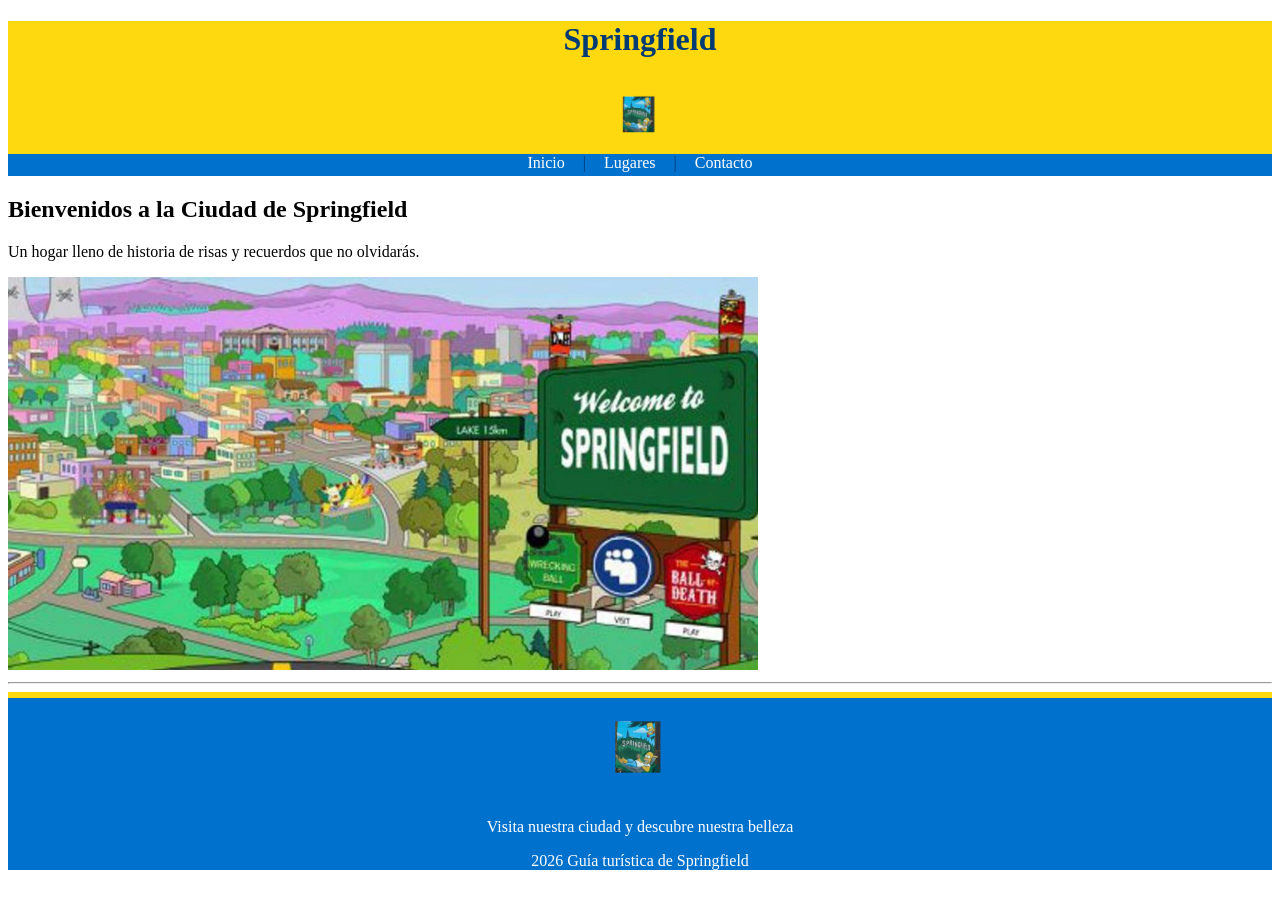
==== Index.html @ e5b77baf "style: Agrego estilos CSS basicos de head, nav y footer" ====
<!DOCTYPE html>
<html lang="es">
<head>
    <meta charset="UTF-8">
    <meta name="viewport" content="width=device-width, initial-scale=1.0">
    <link rel="stylesheet"
                href="./css/estilos.css">
    <title>Ciudad de Springfield - Sitio Oficial</title>
</head>
<body>
    <header>
        <h1>Springfield</h1>
        <a class="navbar-brand"><img src="imgs/logo.jps.png" alt="logo Springfield" height="70" width="70"></a>
        <nav><a href="./index.html">Inicio</a> | <a href="./lugares.html">Lugares</a> | <a href="./contacto.html">Contacto</a></nav>
           </nav>
    </header>

    <section class="hero">
        <h2>Bienvenidos a la Ciudad de Springfield</h2>
        <p>Un hogar lleno de historia de risas y recuerdos que no olvidarás.</p>
        <img src="./imgs/SPRINGFIELD.jpg" alt="Imagen de Springfield" width="750">
    </section>
    <hr>
    <footer id="footer">
        <img src="imgs/logo.jps.png" alt="logo Ciudad spriendfield" height="100" width="100">
        <p>Visita nuestra ciudad y descubre nuestra belleza</p>
        <p>2026 Guía turística de Springfield</p>
    </footer>
</body>

</html>
---- css/estilos.css ----
/* Variables */
:root {
    --azul: #0072CE;
    --amarillo: #FFD90F;
}

/* Header */
header {
    background-color: var(--amarillo);
    color: #003b73;
    text-align: center;
    border-bottom:4px solid var(--azul);
}

/* Navegación */
nav {
    background-color: var(--azul);
}

nav ul {
    margin: 0;
    padding: 0;
    font-weight: bold;
    display: flex;
}

nav a {
    padding: 5px 14px;
    border-radius: 4px;
    color: #FFFFFF;
    text-decoration: none;
}

nav a:hover {
    background-color: #003B73;
    color: var(--amarillo);
}

/* Footer */

footer {
    background-color: var(--azul);
    color: #FFFFFF;
    text-align: center;
    border-top: 6px solid var(--amarillo);
}

footer a {
    color: var(--amarillo);
}
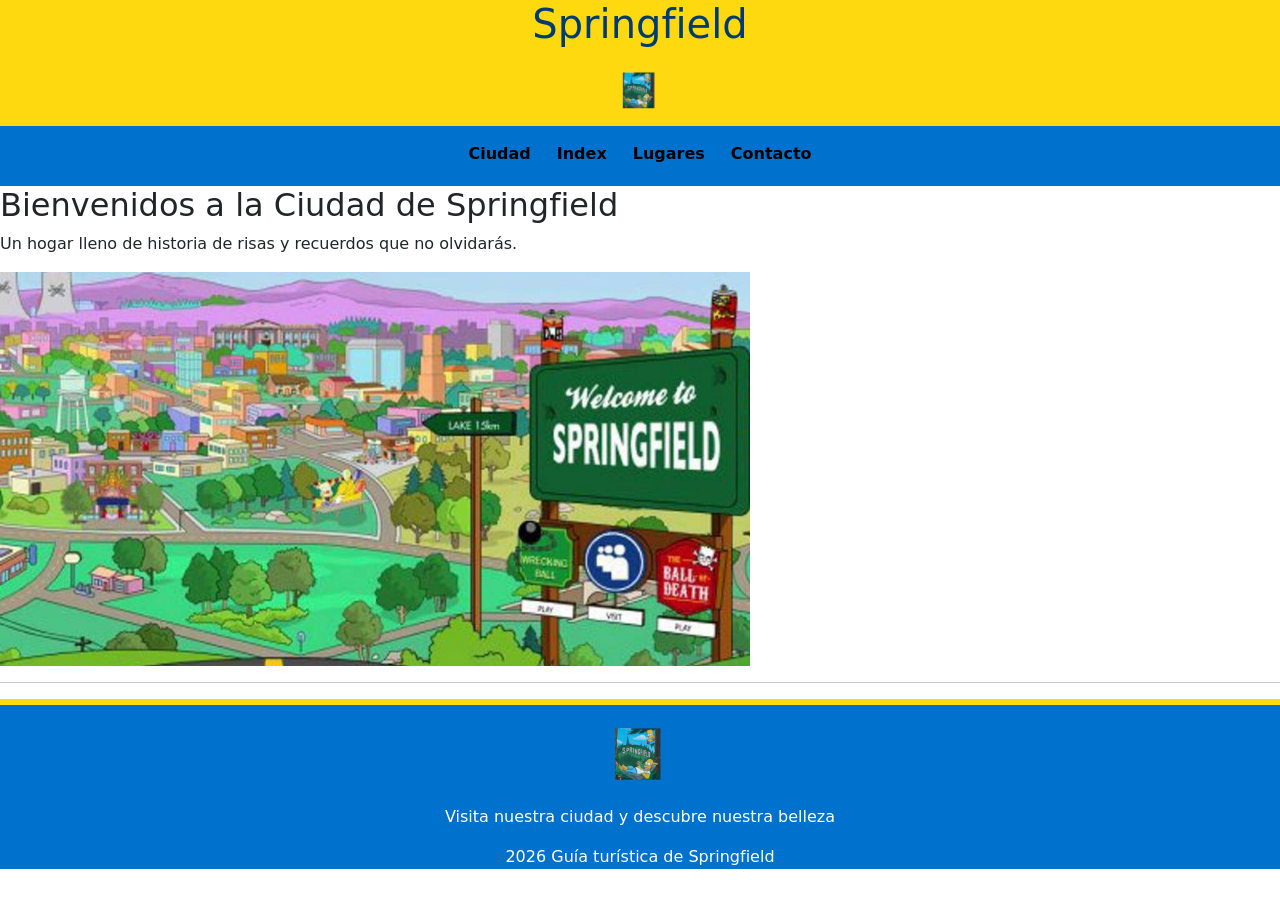
==== commit 316581aa: "Actualizado del nav con bootstrap" ====
--- a/Index.html
+++ b/Index.html
@@ -3,18 +3,34 @@
 <head>
     <meta charset="UTF-8">
     <meta name="viewport" content="width=device-width, initial-scale=1.0">
+    <link href="https://cdn.jsdelivr.net/npm/bootstrap@5.3.3/dist/css/bootstrap.min.css"
+                rel="stylesheet">
     <link rel="stylesheet"
                 href="./css/estilos.css">
     <title>Ciudad de Springfield - Sitio Oficial</title>
 </head>
 <body>
     <header>
-        <h1>Springfield</h1>
-        <a class="navbar-brand"><img src="imgs/logo.jps.png" alt="logo Springfield" height="70" width="70"></a>
-        <nav><a href="./index.html">Inicio</a> | <a href="./lugares.html">Lugares</a> | <a href="./contacto.html">Contacto</a></nav>
-           </nav>
-    </header>
-
+            <h1>Springfield</h1>
+            <div class="container-fluid">
+                <a class="navbar-brand" ><img src="imgs/logo.jps.png" alt="logo Springfield" height="70" width="70"></a>
+            </div>
+            <nav class="navbar navbar-expand-md bg body-tertiary">
+                <div class="container-fluid">
+                    <button class="navbar-toggler" type="button" data-bs-toggle="collapse" data-bs-target="#menuColapsable" aria-controls="miMenuColapsable" aria-expanded="false" aria-label="Toggle navigation">
+                        <span class="navbar-toggler-icon"></span>
+                    </button>
+                    <div class="collapse navbar-collapse"   id="menuColapsable">
+                        <ul class="navbar-nav w-100 justify-content-center">
+                            <li class="nav-item"><a class="nav-link active" href="ciudad.html">Ciudad</a></li>
+                            <li class="nav-item"><a class="nav-link active" href="Index.html">Index</a></li>
+                            <li class="nav-item"><a class="nav-link active" href="Lugares.html">Lugares</a></li>
+                            <li class="nav-item"><a class="nav-link active" href="contacto.html">Contacto</a></li>
+                        </ul>
+                    </div>
+                </div>
+            </nav>
+        </header>
     <section class="hero">
         <h2>Bienvenidos a la Ciudad de Springfield</h2>
         <p>Un hogar lleno de historia de risas y recuerdos que no olvidarás.</p>
@@ -22,10 +38,13 @@
     </section>
     <hr>
     <footer id="footer">
-        <img src="imgs/logo.jps.png" alt="logo Ciudad spriendfield" height="100" width="100">
+        <div class="container-fluid">
+            <a class="navbar-brand" ><img src="imgs/logo.jps.png" alt="logo Springfield" height="100" width="100"></a>
+        </div>
         <p>Visita nuestra ciudad y descubre nuestra belleza</p>
         <p>2026 Guía turística de Springfield</p>
     </footer>
+    <script src="https://cdn.jsdelivr.net/npm/bootstrap@5.3.3/dist/js/bootstrap.bundle.min.js"></script>
 </body>
 
 </html>
--- a/css/estilos.css
+++ b/css/estilos.css
@@ -22,18 +22,24 @@
     padding: 0;
     font-weight: bold;
     display: flex;
+    justify-content: center;
+    list-style: none;
+    gap: 10px;
+    flex: 1 1;
 }
 
 nav a {
-    padding: 5px 14px;
+    padding: 5px 10px;
     border-radius: 4px;
     color: #FFFFFF;
     text-decoration: none;
+    transition: 0.3s;
 }
 
 nav a:hover {
     background-color: #003B73;
     color: var(--amarillo);
+    text-decoration: underline;
 }
 
 /* Footer */
@@ -47,4 +53,32 @@
 
 footer a {
     color: var(--amarillo);
+}
+
+/*Contacto*/
+#contenedor-contacto {
+    display: flex;
+    flex-direction: column;
+    align-items: center;
+    gap: 10px;
+    padding: 10px;
+}
+
+#contenedor-contacto ul {
+    text-align: center;
+    gap: 10px;
+    list-style: none;
+}
+
+/*Formulario*/
+#formulario form {
+    max-width: 300px;
+    display: flex;
+    flex-direction: column;
+    gap: 10px;
+    margin: 0 auto;
+}
+
+#formulario {
+    text-align: center;
 }
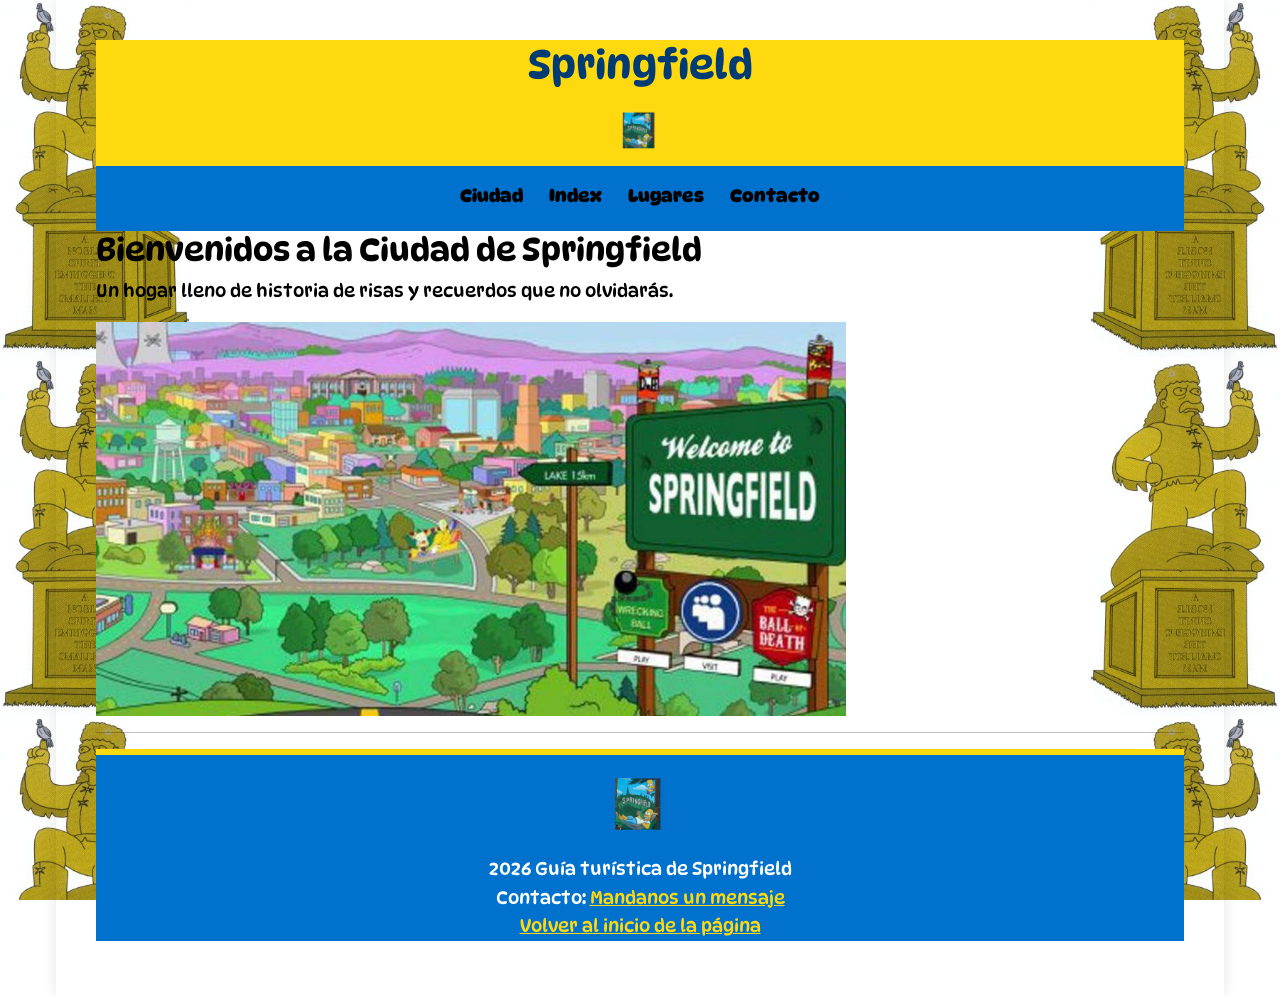
==== commit 664e5b65: "style: agregado laterales de fondo y actualizada la fuente en todos los html" ====
--- a/Index.html
+++ b/Index.html
@@ -1,50 +1,55 @@
 <!DOCTYPE html>
 <html lang="es">
-<head>
-    <meta charset="UTF-8">
-    <meta name="viewport" content="width=device-width, initial-scale=1.0">
-    <link href="https://cdn.jsdelivr.net/npm/bootstrap@5.3.3/dist/css/bootstrap.min.css"
-                rel="stylesheet">
-    <link rel="stylesheet"
-                href="./css/estilos.css">
-    <title>Ciudad de Springfield - Sitio Oficial</title>
-</head>
-<body>
-    <header>
-            <h1>Springfield</h1>
+    <head>
+        <meta charset="UTF-8">
+        <meta name="viewport" content="width=device-width, initial-scale=1.0">
+        <link href="https://cdn.jsdelivr.net/npm/bootstrap@5.3.3/dist/css/bootstrap.min.css"
+                    rel="stylesheet">
+        <link rel="preconnect" href="https://fonts.googleapis.com">
+        <link rel="preconnect" href="https://fonts.gstatic.com" crossorigin>
+        <link href="https://fonts.googleapis.com/css2?family=DynaPuff:wght@400..700&display=swap" rel="stylesheet">
+        <link rel="stylesheet" href="./css/estilos.css">
+        <title>Ciudad de Springfield - Sitio Oficial</title>
+    </head>
+    <body>
+        <div class="contenido-central">
+        <header>
+               <h1>Springfield</h1>
+                <div class="container-fluid">
+                    <a class="navbar-brand" ><img src="imgs/logo.jps.png" alt="logo Springfield" height="70" width="70"></a>
+                </div>
+                <nav class="navbar navbar-expand-md bg body-tertiary">
+                    <div class="container-fluid">
+                        <button class="navbar-toggler" type="button" data-bs-toggle="collapse" data-bs-target="#menuColapsable" aria-controls="miMenuColapsable" aria-expanded="false" aria-label="Toggle navigation">
+                            <span class="navbar-toggler-icon"></span>
+                        </button>
+                        <div class="collapse navbar-collapse"   id="menuColapsable">
+                            <ul class="navbar-nav w-100 justify-content-center">
+                                <li class="nav-item"><a class="nav-link active" href="ciudad.html">Ciudad</a></li>
+                                <li class="nav-item"><a class="nav-link active" href="Index.html">Index</a></li>
+                                <li class="nav-item"><a class="nav-link active" href="Lugares.html">Lugares</a></li>
+                                <li class="nav-item"><a class="nav-link active" href="contacto.html">Contacto</a></li>
+                            </ul>
+                        </div>
+                    </div>
+                </nav>
+            </header>
+        <section class="hero">
+            <h2>Bienvenidos a la Ciudad de Springfield</h2>
+            <p>Un hogar lleno de historia de risas y recuerdos que no olvidarás.</p>
+            <img src="./imgs/SPRINGFIELD.jpg" alt="Imagen de Springfield" width="750">
+        </section>
+        <hr>
+        <footer>
             <div class="container-fluid">
-                <a class="navbar-brand" ><img src="imgs/logo.jps.png" alt="logo Springfield" height="70" width="70"></a>
+                <a class="navbar-brand" ><img src="imgs/logo.jps.png" alt="logo Springfield" height="100" width="100"></a>
             </div>
-            <nav class="navbar navbar-expand-md bg body-tertiary">
-                <div class="container-fluid">
-                    <button class="navbar-toggler" type="button" data-bs-toggle="collapse" data-bs-target="#menuColapsable" aria-controls="miMenuColapsable" aria-expanded="false" aria-label="Toggle navigation">
-                        <span class="navbar-toggler-icon"></span>
-                    </button>
-                    <div class="collapse navbar-collapse"   id="menuColapsable">
-                        <ul class="navbar-nav w-100 justify-content-center">
-                            <li class="nav-item"><a class="nav-link active" href="ciudad.html">Ciudad</a></li>
-                            <li class="nav-item"><a class="nav-link active" href="Index.html">Index</a></li>
-                            <li class="nav-item"><a class="nav-link active" href="Lugares.html">Lugares</a></li>
-                            <li class="nav-item"><a class="nav-link active" href="contacto.html">Contacto</a></li>
-                        </ul>
-                    </div>
-                </div>
-            </nav>
-        </header>
-    <section class="hero">
-        <h2>Bienvenidos a la Ciudad de Springfield</h2>
-        <p>Un hogar lleno de historia de risas y recuerdos que no olvidarás.</p>
-        <img src="./imgs/SPRINGFIELD.jpg" alt="Imagen de Springfield" width="750">
-    </section>
-    <hr>
-    <footer id="footer">
-        <div class="container-fluid">
-            <a class="navbar-brand" ><img src="imgs/logo.jps.png" alt="logo Springfield" height="100" width="100"></a>
-        </div>
-        <p>Visita nuestra ciudad y descubre nuestra belleza</p>
-        <p>2026 Guía turística de Springfield</p>
-    </footer>
-    <script src="https://cdn.jsdelivr.net/npm/bootstrap@5.3.3/dist/js/bootstrap.bundle.min.js"></script>
-</body>
-
+            <p>
+                2026 Guía turística de Springfield <br>
+                Contacto: <a href="contacto.html">Mandanos un mensaje</a> <br>
+                <a href="#">Volver al inicio de la página</a>
+            </p>
+        </footer>
+        <script src="https://cdn.jsdelivr.net/npm/bootstrap@5.3.3/dist/js/bootstrap.bundle.min.js"></script>
+    </body>
 </html>
--- a/css/estilos.css
+++ b/css/estilos.css
@@ -2,6 +2,17 @@
 :root {
     --azul: #0072CE;
     --amarillo: #FFD90F;
+    --fuente-principal: 'DynaPuff', cursive;
+}
+
+*{
+
+    box-sizing: border-box;
+
+    padding: 10;
+
+    margin: 10;
+
 }
 
 /* Header */
@@ -10,6 +21,61 @@
     color: #003b73;
     text-align: center;
     border-bottom:4px solid var(--azul);
+}
+
+/* Body */
+body {
+    display: flex;
+    justify-content: center;
+    position: relative;
+    overflow-x: hidden;
+
+    font-family: var(--fuente-principal);
+    font-size: 18px;
+    font-weight: normal;
+    font-style: normal;
+    line-height: 1.6;
+    color: var(--color-texto-claro);
+    background-color: var(--color-fondo);
+    max-width: 1200px; 
+    margin: 0 auto;
+    padding: 0 1rem;
+}
+
+body::before {
+    content: "";
+    position: fixed;
+    top: 0;
+    left: 0;
+    width: 15vw;
+    height: 100%;
+    background-image: url(../imgs/estatuaJeremiasSpringfield.jpg);
+    background-repeat: repeat-y;
+    background-size: contain;
+    z-index: -1;
+}
+
+body::after {
+    content: "";
+    position: fixed;
+    top: 0;
+    right: 0;
+    width: 15vw;
+    height: 100%;
+    background-image: url(../imgs/estatuaJeremiasSpringfield.jpg);
+    background-repeat: repeat-y;
+    background-size: contain;
+    transform: scaleX(-1);
+    z-index: -1;
+}
+
+.contenido-central {
+    width: 100%;
+    max-width: 1200px;
+    padding: 40px;
+    box-shadow: 0 0 15px rgba(0,0,0,0.1);
+    min-height: 100vh;
+    z-index: 0;
 }
 
 /* Navegación */
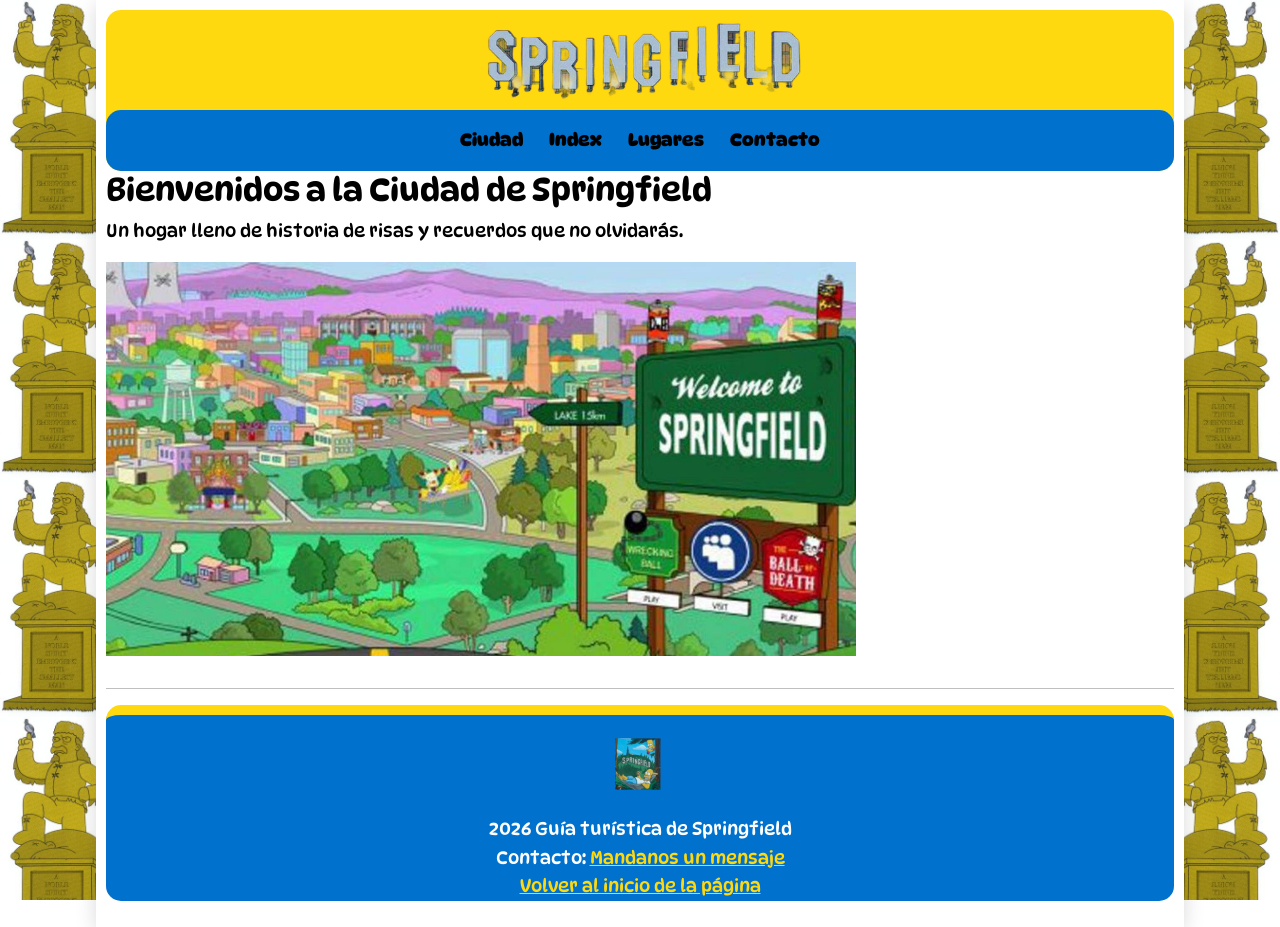
==== commit 54d09e01: "style: cambiado header" ====
--- a/Index.html
+++ b/Index.html
@@ -14,10 +14,7 @@
     <body>
         <div class="contenido-central">
         <header>
-               <h1>Springfield</h1>
-                <div class="container-fluid">
-                    <a class="navbar-brand" ><img src="imgs/logo.jps.png" alt="logo Springfield" height="70" width="70"></a>
-                </div>
+               <img src="imgs/Springfield_Sign_pic.png" alt="señal-springfield" height="100">
                 <nav class="navbar navbar-expand-md bg body-tertiary">
                     <div class="container-fluid">
                         <button class="navbar-toggler" type="button" data-bs-toggle="collapse" data-bs-target="#menuColapsable" aria-controls="miMenuColapsable" aria-expanded="false" aria-label="Toggle navigation">
--- a/css/estilos.css
+++ b/css/estilos.css
@@ -20,7 +20,7 @@
     background-color: var(--amarillo);
     color: #003b73;
     text-align: center;
-    border-bottom:4px solid var(--azul);
+    border-radius: 15px;
 }
 
 /* Body */
@@ -37,7 +37,6 @@
     line-height: 1.6;
     color: var(--color-texto-claro);
     background-color: var(--color-fondo);
-    max-width: 1200px; 
     margin: 0 auto;
     padding: 0 1rem;
 }
@@ -47,7 +46,7 @@
     position: fixed;
     top: 0;
     left: 0;
-    width: 15vw;
+    width: 10vw;
     height: 100%;
     background-image: url(../imgs/estatuaJeremiasSpringfield.jpg);
     background-repeat: repeat-y;
@@ -60,27 +59,59 @@
     position: fixed;
     top: 0;
     right: 0;
-    width: 15vw;
+    width: 10vw;
     height: 100%;
     background-image: url(../imgs/estatuaJeremiasSpringfield.jpg);
+    background-size: contain;
     background-repeat: repeat-y;
-    background-size: contain;
     transform: scaleX(-1);
     z-index: -1;
 }
 
 .contenido-central {
+    background-color: #ffffff;
     width: 100%;
-    max-width: 1200px;
-    padding: 40px;
-    box-shadow: 0 0 15px rgba(0,0,0,0.1);
+    max-width: 85vw;
+    padding: 10px;
+    box-shadow: 0 4px 20px rgba(0,0,0,0.15);
     min-height: 100vh;
     z-index: 0;
+}
+
+.contenido-central section {
+    margin-bottom: 2rem;
+    border-radius: 10px;
+}
+
+.fila-imagenes {
+    display: flex;
+    gap: 20px;
+    flex-wrap: wrap;
+    align-items: flex-start;
+}
+
+.item-imgs {
+    display: flex;
+    flex-direction: column;
+    height: 200px;
+}
+
+.item-imgs img {
+    width: auto;
+    height: 200px;
+    display: block;
+}
+
+.item-imgs figcaption {
+    margin-top: 8px;
+    font-size: 16px;
+    text-align: center;
 }
 
 /* Navegación */
 nav {
     background-color: var(--azul);
+    border-radius: 15px;
 }
 
 nav ul {
@@ -114,11 +145,13 @@
     background-color: var(--azul);
     color: #FFFFFF;
     text-align: center;
-    border-top: 6px solid var(--amarillo);
+    border-top: 10px solid var(--amarillo);
+    border-radius: 15px;
 }
 
 footer a {
     color: var(--amarillo);
+    border-radius: 15px;
 }
 
 /*Contacto*/
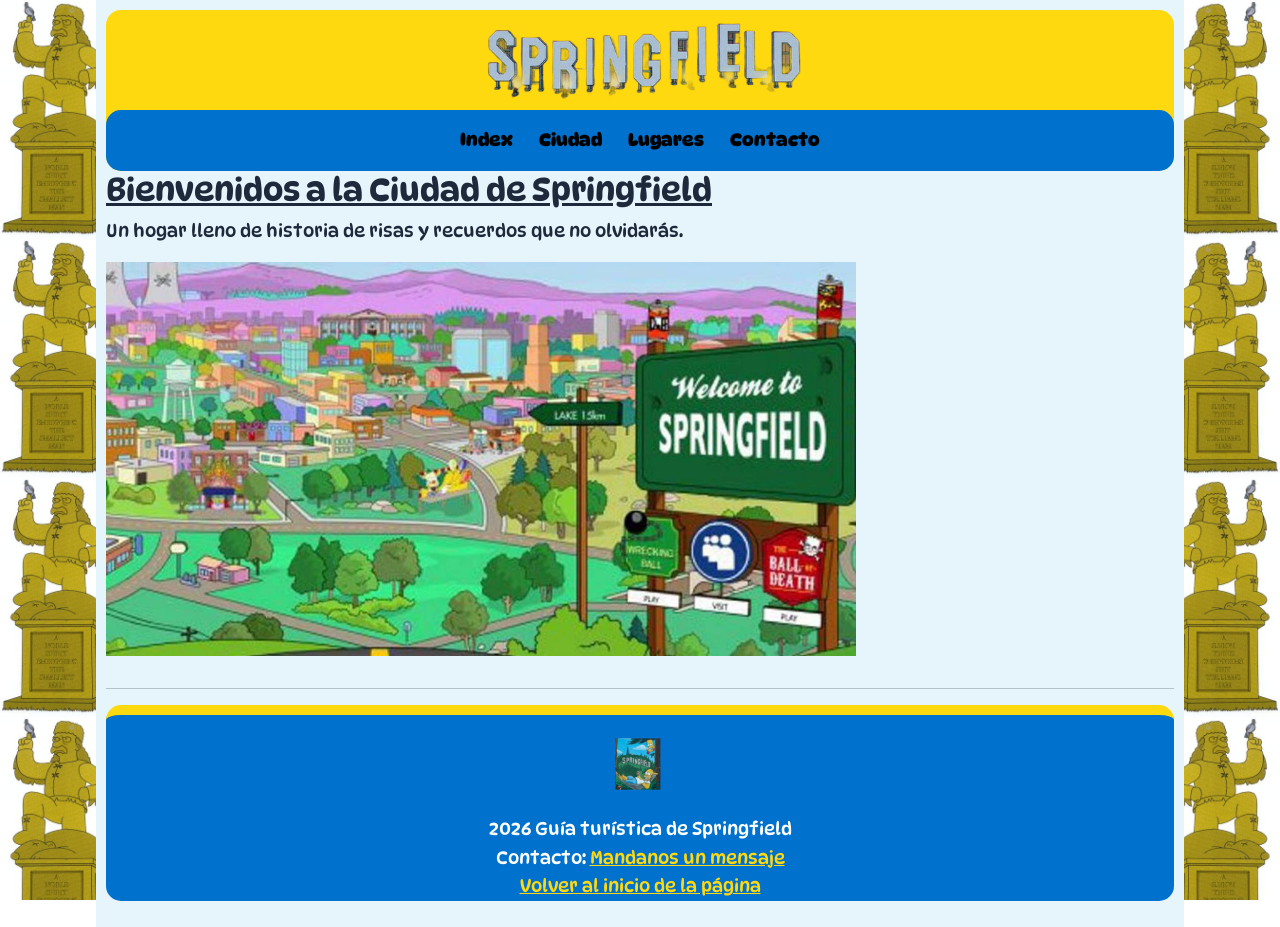
==== commit dc586f4e: "corregido orden de navegacion" ====
--- a/Index.html
+++ b/Index.html
@@ -22,8 +22,8 @@
                         </button>
                         <div class="collapse navbar-collapse"   id="menuColapsable">
                             <ul class="navbar-nav w-100 justify-content-center">
+                                <li class="nav-item"><a class="nav-link active" href="Index.html">Index</a></li>
                                 <li class="nav-item"><a class="nav-link active" href="ciudad.html">Ciudad</a></li>
-                                <li class="nav-item"><a class="nav-link active" href="Index.html">Index</a></li>
                                 <li class="nav-item"><a class="nav-link active" href="Lugares.html">Lugares</a></li>
                                 <li class="nav-item"><a class="nav-link active" href="contacto.html">Contacto</a></li>
                             </ul>
@@ -48,5 +48,7 @@
             </p>
         </footer>
         <script src="https://cdn.jsdelivr.net/npm/bootstrap@5.3.3/dist/js/bootstrap.bundle.min.js"></script>
+        <script src="js/main.js"></script>
     </body>
+    
 </html>
--- a/css/estilos.css
+++ b/css/estilos.css
@@ -2,17 +2,16 @@
 :root {
     --azul: #0072CE;
     --amarillo: #FFD90F;
+    --color-fondo: #E6F5FC;
+    --color-texto: #1E293B;
+    --color-texto-fuerte: #004085;
     --fuente-principal: 'DynaPuff', cursive;
 }
 
-*{
-
+* {
     box-sizing: border-box;
-
     padding: 10;
-
     margin: 10;
-
 }
 
 /* Header */
@@ -35,10 +34,17 @@
     font-weight: normal;
     font-style: normal;
     line-height: 1.6;
-    color: var(--color-texto-claro);
-    background-color: var(--color-fondo);
+    color: var(--color-texto);
     margin: 0 auto;
     padding: 0 1rem;
+}
+
+body h2 {
+    text-decoration: underline;
+}
+
+body strong {
+    color: var(--color-texto-fuerte);
 }
 
 body::before {
@@ -69,11 +75,10 @@
 }
 
 .contenido-central {
-    background-color: #ffffff;
+    background-color: var(--color-fondo);
     width: 100%;
     max-width: 85vw;
     padding: 10px;
-    box-shadow: 0 4px 20px rgba(0,0,0,0.15);
     min-height: 100vh;
     z-index: 0;
 }
@@ -81,6 +86,18 @@
 .contenido-central section {
     margin-bottom: 2rem;
     border-radius: 10px;
+}
+
+.form-check {
+    padding-left: 55px;
+    min-width: 20px;
+    max-width: 280px;
+    margin-top: 10px;
+    color: var(--color-texto-fuerte);
+    outline-style: solid;
+    outline-color: var(--azul);
+    outline-width: 200;
+    border-radius: 15px;
 }
 
 .fila-imagenes {
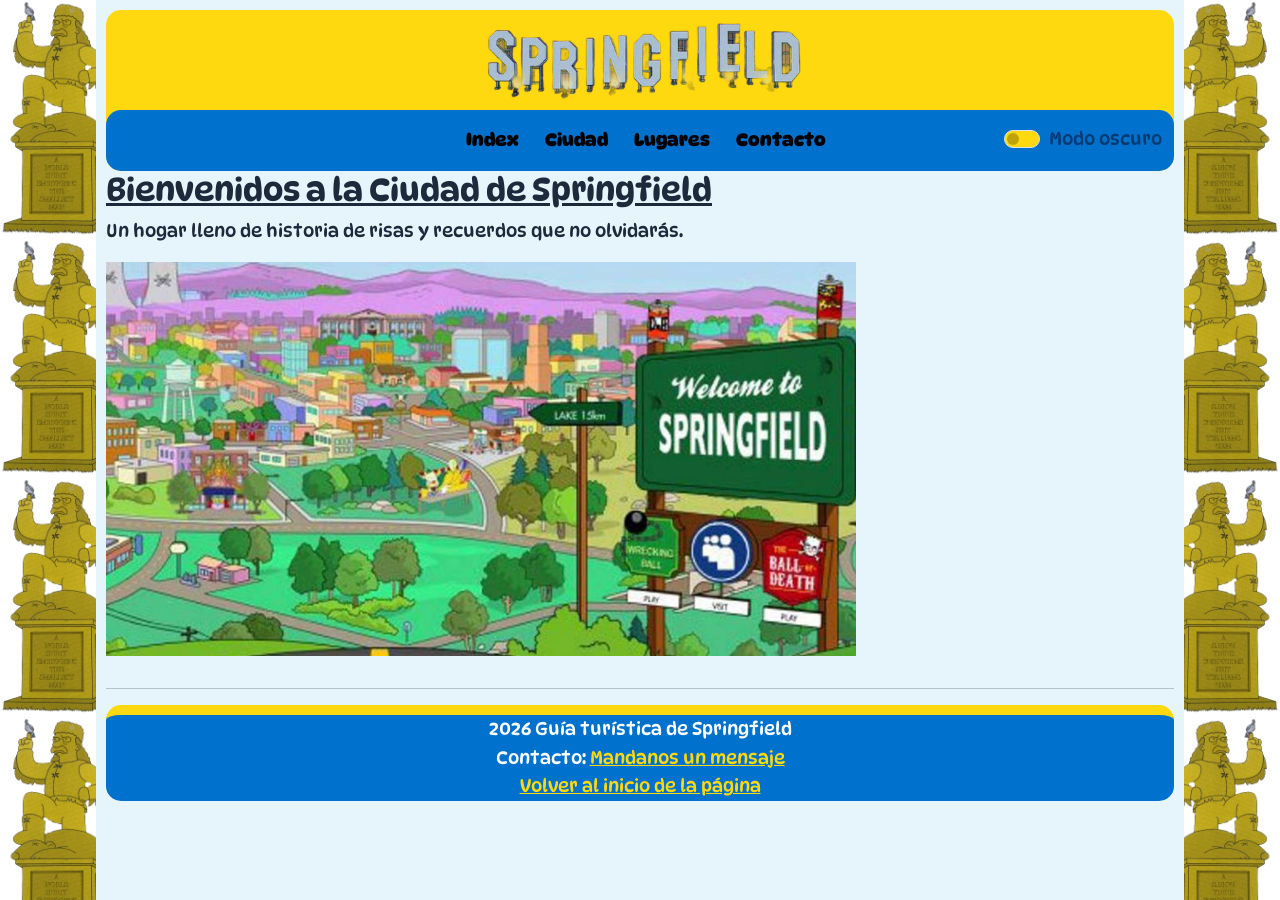
==== commit 11e12732: "feat: agregado modo oscuro a todos los html" ====
--- a/Index.html
+++ b/Index.html
@@ -14,23 +14,28 @@
     <body>
         <div class="contenido-central">
         <header>
-               <img src="imgs/Springfield_Sign_pic.png" alt="señal-springfield" height="100">
-                <nav class="navbar navbar-expand-md bg body-tertiary">
-                    <div class="container-fluid">
-                        <button class="navbar-toggler" type="button" data-bs-toggle="collapse" data-bs-target="#menuColapsable" aria-controls="miMenuColapsable" aria-expanded="false" aria-label="Toggle navigation">
-                            <span class="navbar-toggler-icon"></span>
-                        </button>
-                        <div class="collapse navbar-collapse"   id="menuColapsable">
-                            <ul class="navbar-nav w-100 justify-content-center">
-                                <li class="nav-item"><a class="nav-link active" href="Index.html">Index</a></li>
-                                <li class="nav-item"><a class="nav-link active" href="ciudad.html">Ciudad</a></li>
-                                <li class="nav-item"><a class="nav-link active" href="Lugares.html">Lugares</a></li>
-                                <li class="nav-item"><a class="nav-link active" href="contacto.html">Contacto</a></li>
-                            </ul>
+            <img src="imgs/Springfield_Sign_pic.png" alt="señal-springfield" height="100">
+            <nav class="navbar navbar-expand-md bg body-tertiary">
+                <div class="container-fluid">
+                    <button class="navbar-toggler" type="button" data-bs-toggle="collapse" data-bs-target="#menuColapsable" aria-controls="miMenuColapsable" aria-expanded="false" aria-label="Toggle navigation">
+                        <span class="navbar-toggler-icon"></span>
+                    </button>
+                    <div class="collapse navbar-collapse justify-content-between" id="menuColapsable">
+                        <div class="d-none d-md-block" style="width: 170px;"></div>
+                        <ul class="navbar-nav w-100 justify-content-center">
+                            <li class="nav-item"><a class="nav-link active" href="Index.html">Index</a></li>
+                            <li class="nav-item"><a class="nav-link active" href="ciudad.html">Ciudad</a></li>
+                            <li class="nav-item"><a class="nav-link active" href="Lugares.html">Lugares</a></li>
+                            <li class="nav-item"><a class="nav-link active" href="contacto.html">Contacto</a></li>
+                        </ul>
+                        <div class="form-check form-switch">
+                            <input class="form-check-input" type="checkbox" role="switch" id="checkDarkMode">
+                            <label class="form-check-label" for="checkDarkMode" id="darkModeLabel">Modo oscuro</label>
                         </div>
                     </div>
-                </nav>
-            </header>
+                </div>
+            </nav>
+        </header>
         <section class="hero">
             <h2>Bienvenidos a la Ciudad de Springfield</h2>
             <p>Un hogar lleno de historia de risas y recuerdos que no olvidarás.</p>
@@ -38,9 +43,6 @@
         </section>
         <hr>
         <footer>
-            <div class="container-fluid">
-                <a class="navbar-brand" ><img src="imgs/logo.jps.png" alt="logo Springfield" height="100" width="100"></a>
-            </div>
             <p>
                 2026 Guía turística de Springfield <br>
                 Contacto: <a href="contacto.html">Mandanos un mensaje</a> <br>
--- a/css/estilos.css
+++ b/css/estilos.css
@@ -3,7 +3,9 @@
     --azul: #0072CE;
     --amarillo: #FFD90F;
     --color-fondo: #E6F5FC;
+    --color-fondo-oscuro: #0B132B;
     --color-texto: #1E293B;
+    --color-texto-oscuro: #E2E8F0;
     --color-texto-fuerte: #004085;
     --fuente-principal: 'DynaPuff', cursive;
 }
@@ -39,6 +41,13 @@
     padding: 0 1rem;
 }
 
+body.dark-mode .contenido-central {
+    background-color: var(--color-fondo-oscuro);
+    color: var(--color-texto-oscuro);
+    transition: background-color 0.3s ease, color 0.3s ease;
+}
+
+
 body h2 {
     text-decoration: underline;
 }
@@ -54,10 +63,16 @@
     left: 0;
     width: 10vw;
     height: 100%;
-    background-image: url(../imgs/estatuaJeremiasSpringfield.jpg);
+    background-image: url(../imgs/estatuaJeremiasSpringfield.png);
     background-repeat: repeat-y;
     background-size: contain;
     z-index: -1;
+}
+
+body.dark-mode::before,
+body.dark-mode::after {
+    background-color: var(--color-fondo-oscuro);
+    transition: background-color 0.3s ease;
 }
 
 body::after {
@@ -67,7 +82,7 @@
     right: 0;
     width: 10vw;
     height: 100%;
-    background-image: url(../imgs/estatuaJeremiasSpringfield.jpg);
+    background-image: url(../imgs/estatuaJeremiasSpringfield.png);
     background-size: contain;
     background-repeat: repeat-y;
     transform: scaleX(-1);
@@ -88,11 +103,18 @@
     border-radius: 10px;
 }
 
-.form-check {
+#checkDarkMode {
+    background-color: var(--amarillo);
+    max-width: 150px;
+    min-width: 15px;
+    max-height: 50px;
+}
+
+#checkDatos {
     padding-left: 55px;
+    padding-top: 3px;
     min-width: 20px;
     max-width: 280px;
-    margin-top: 10px;
     color: var(--color-texto-fuerte);
     outline-style: solid;
     outline-color: var(--azul);
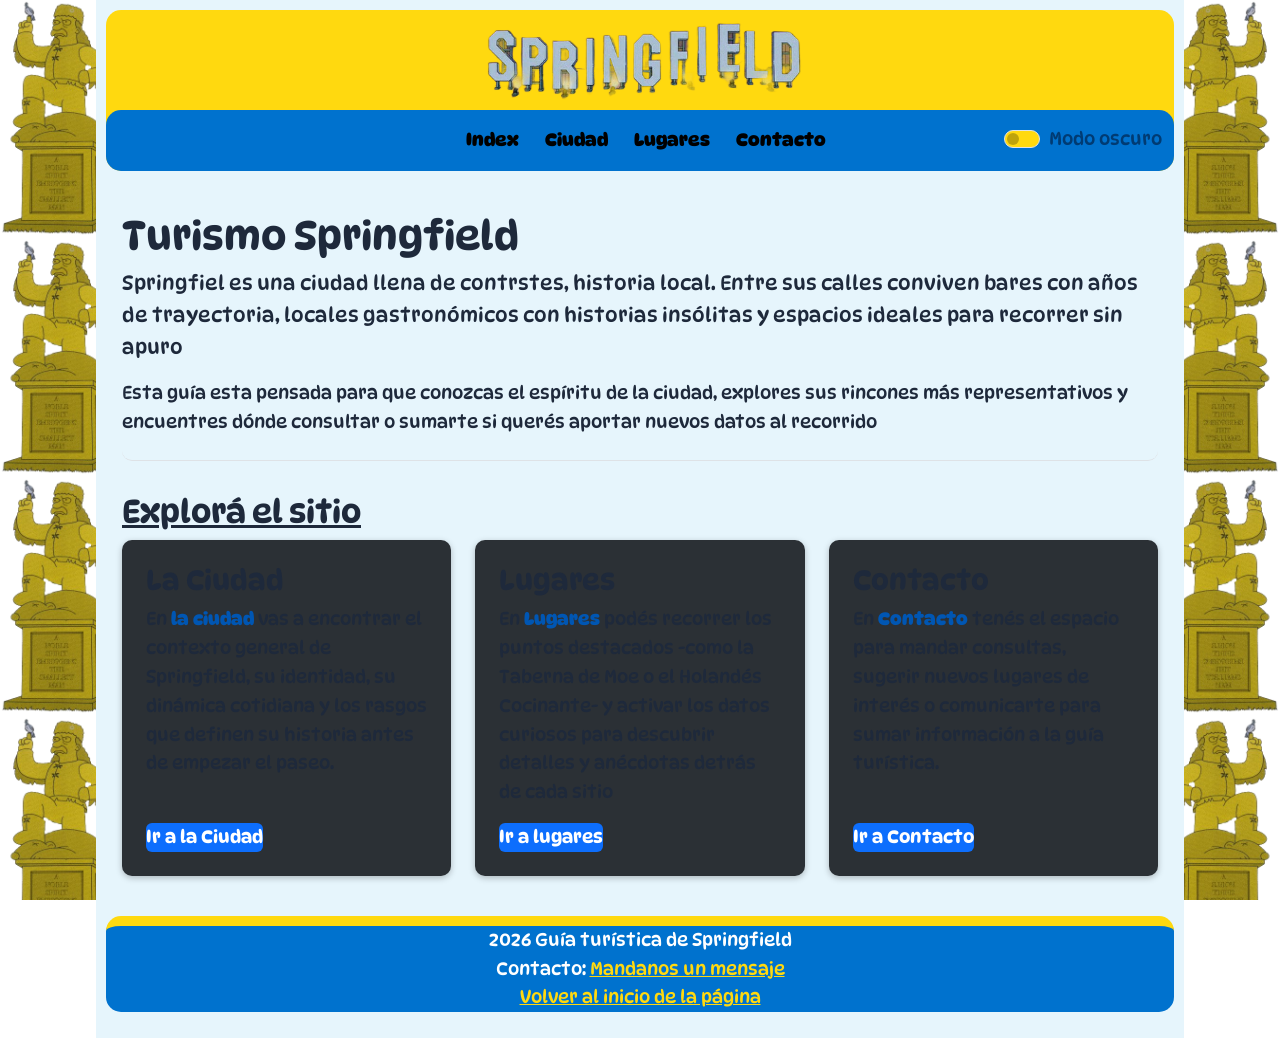
==== commit 3c245c6c: "arreglado index" ====
--- a/Index.html
+++ b/Index.html
@@ -36,12 +36,49 @@
                 </div>
             </nav>
         </header>
-        <section class="hero">
-            <h2>Bienvenidos a la Ciudad de Springfield</h2>
-            <p>Un hogar lleno de historia de risas y recuerdos que no olvidarás.</p>
-            <img src="./imgs/SPRINGFIELD.jpg" alt="Imagen de Springfield" width="750">
-        </section>
-        <hr>
+        <main class="cont-principal">
+            <section class="intro-ciudad">
+                <h1>Turismo Springfield</h1>
+                <p class="lead">
+                    Springfiel es una ciudad llena de contrstes, historia local.
+                    Entre sus calles conviven bares con años de trayectoria, locales gastronómicos con historias insólitas
+                    y espacios ideales para recorrer sin apuro
+                </p>
+                <p class="mb-0">
+                    Esta guía esta pensada para que conozcas el espíritu de la ciudad, explores sus rincones más representativos
+                    y encuentres dónde consultar o sumarte si querés aportar nuevos datos al recorrido
+                </p>
+            </section>
+            <section class="secciones-sitio">
+                <h2>Explorá el sitio</h2>
+                <div class="grilla-secciones">
+                    <article class="tarjeta-seccion">
+                        <h3>La Ciudad</h3>
+                        <p>
+                            En <strong>la ciudad</strong> vas a encontrar el contexto general de Springfield, su identidad,
+                            su dinámica cotidiana y los rasgos que definen su historia antes de empezar el paseo.
+                        </p>
+                        <a class="boton-enlace" href="ciudad.html">Ir a la Ciudad</a>
+                    </article>
+                    <article class="tarjeta-seccion">
+                        <h3>Lugares</h3>
+                        <p>
+                            En <strong>Lugares</strong> podés recorrer los puntos destacados -como la Taberna de Moe o el Holandés Cocinante- 
+                            y activar los datos curiosos para descubrir detalles y anécdotas detrás de cada sitio
+                        </p>
+                        <a class="boton-enlace" href="Lugares.html">Ir a lugares</a>
+                    </article>
+                    <article class="tarjeta-seccion">
+                        <h3>Contacto</h3>
+                        <p>
+                            En <strong>Contacto</strong> tenés el espacio para mandar consultas, sugerir nuevos lugares de interés
+                            o comunicarte para sumar información a la guía turística.
+                        </p>
+                        <a class="boton-enlace" href="contacto.html">Ir a Contacto</a>
+                    </article>
+                </div>
+            </section>
+        </main>
         <footer>
             <p>
                 2026 Guía turística de Springfield <br>
--- a/css/estilos.css
+++ b/css/estilos.css
@@ -6,7 +6,7 @@
     --color-fondo-oscuro: #0B132B;
     --color-texto: #1E293B;
     --color-texto-oscuro: #E2E8F0;
-    --color-texto-fuerte: #004085;
+    --color-texto-fuerte: #0056b3;
     --fuente-principal: 'DynaPuff', cursive;
 }
 
@@ -41,7 +41,14 @@
     padding: 0 1rem;
 }
 
-body.dark-mode .contenido-central {
+body[data-bs-theme="oscuro"]::before, 
+body[data-bs-theme="oscuro"]::after {
+    background-color: var(--color-fondo-oscuro);
+    color: var(--color-texto-oscuro);
+    transition: background-color 0.3s ease, color 0.3s ease;
+}
+
+[data-bs-theme="oscuro"] .contenido-central {
     background-color: var(--color-fondo-oscuro);
     color: var(--color-texto-oscuro);
     transition: background-color 0.3s ease, color 0.3s ease;
@@ -126,6 +133,7 @@
     display: flex;
     gap: 20px;
     flex-wrap: wrap;
+    justify-content: center;
     align-items: flex-start;
 }
 
@@ -142,9 +150,94 @@
 }
 
 .item-imgs figcaption {
-    margin-top: 8px;
+    margin-top: 6px;
     font-size: 16px;
     text-align: center;
+}
+
+#carruselGastro, 
+#carruselEntretenimiento,
+#carruselInteres,
+.ocultable {
+    background-color: #FFFFFF;
+    border: 2px solid #DEE2E6;
+    border-radius: 12px;
+    padding: 20px;
+    box-shadow: 0 4px 8px rgba(0,0,0, 0.05);
+}
+
+[data-bs-theme="oscuro"] #carruselGastro,
+[data-bs-theme="oscuro"] #carruselEntretenimiento,
+[data-bs-theme="oscuro"] #carruselInteres,
+[data-bs-theme="oscuro"] .ocultable {
+    background-color: #041f3a;
+    border-color: #2C3034;
+}
+
+.ocultable {
+    text-align: center;
+}
+
+.cont-principal {
+    max-width: 1140px;
+    margin: 2.5rem auto;
+    padding: 0 1rem;
+}
+
+.intro-ciudad {
+    margin-bottom: 3rem;
+    padding-bottom: 1.5rem;
+    border-bottom: 1px solid #dee2e6;
+}
+
+.grilla-secciones {
+    display: grid;
+    grid-template-columns: 1fr;
+    gap: 1.5rem;
+}
+
+@media (min-width: 768px) {
+    .grilla-secciones {
+        grid-template-columns: repeat(3, 1fr);
+    }
+}
+
+.tarjeta-seccion {
+    display: flex;
+    flex-direction: column;
+    padding: 1.5rem;
+    border: 1px solud #dee2e6;
+    border-radius: 10px;
+    background-color: #ffffff;
+    box-shadow: 0 2px 6px rgba(0,0,0, 0.05);
+}
+
+.boton-enlace {
+    display: inline-block;
+    align-self: flex-start;
+    margin-top: auto;
+    padding: 0.5rem 1 rem;
+    border-radius: 6px;
+    background-color: #0d6efd;
+    color: #ffffff;
+    text-decoration: none;
+    font-weight: 500;
+}
+
+.boton-enlace:hover,
+.boton-enlace:focus-visible {
+    background-color: #0b5ed7;
+    color: #ffffff;
+}
+
+[data-bs-theme="oscuro"] .intro-ciudad {
+    border-bottom-color: #373b3e;
+}
+
+[data-bs-theme] .tarjeta-seccion {
+    background-color: #2b3035;
+    border-color: #373b3e;
+    box-shadow: 0 2px 6px rgba(0,0,0, 0.25);
 }
 
 /* Navegación */
